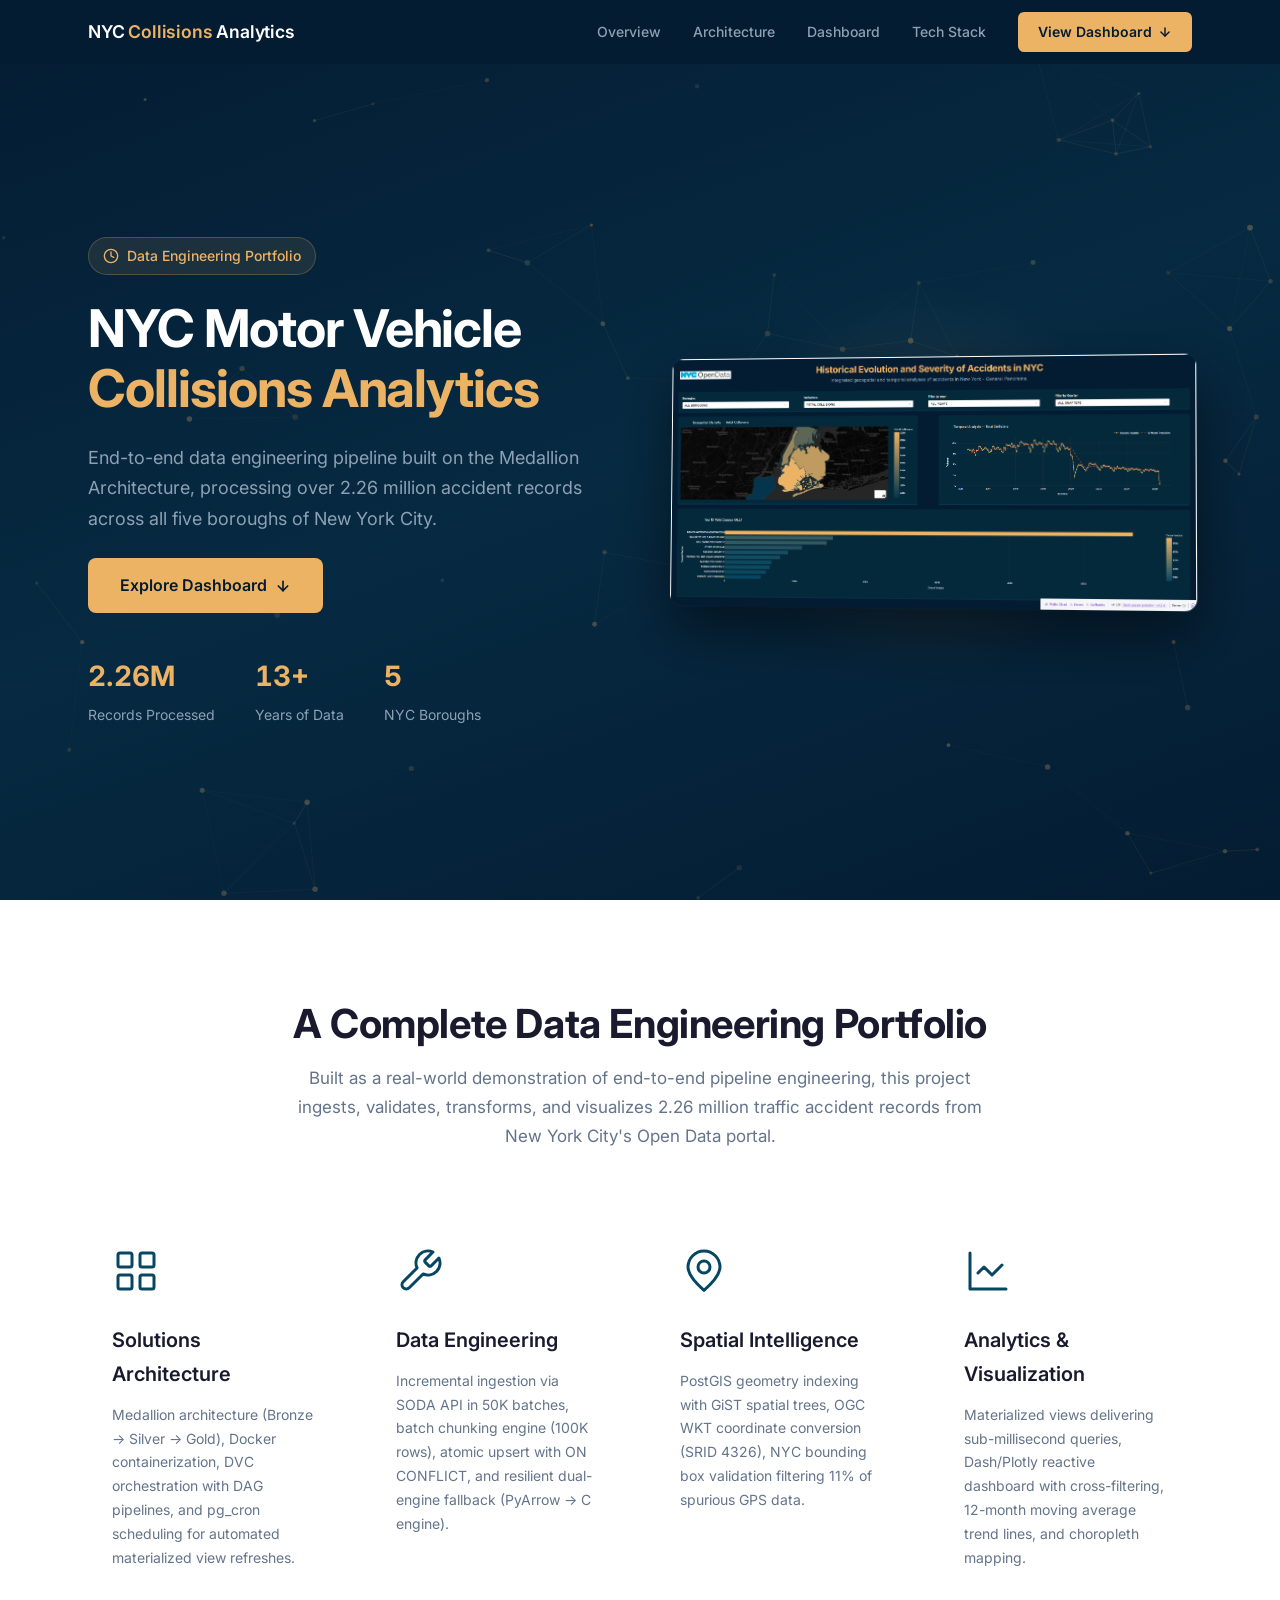
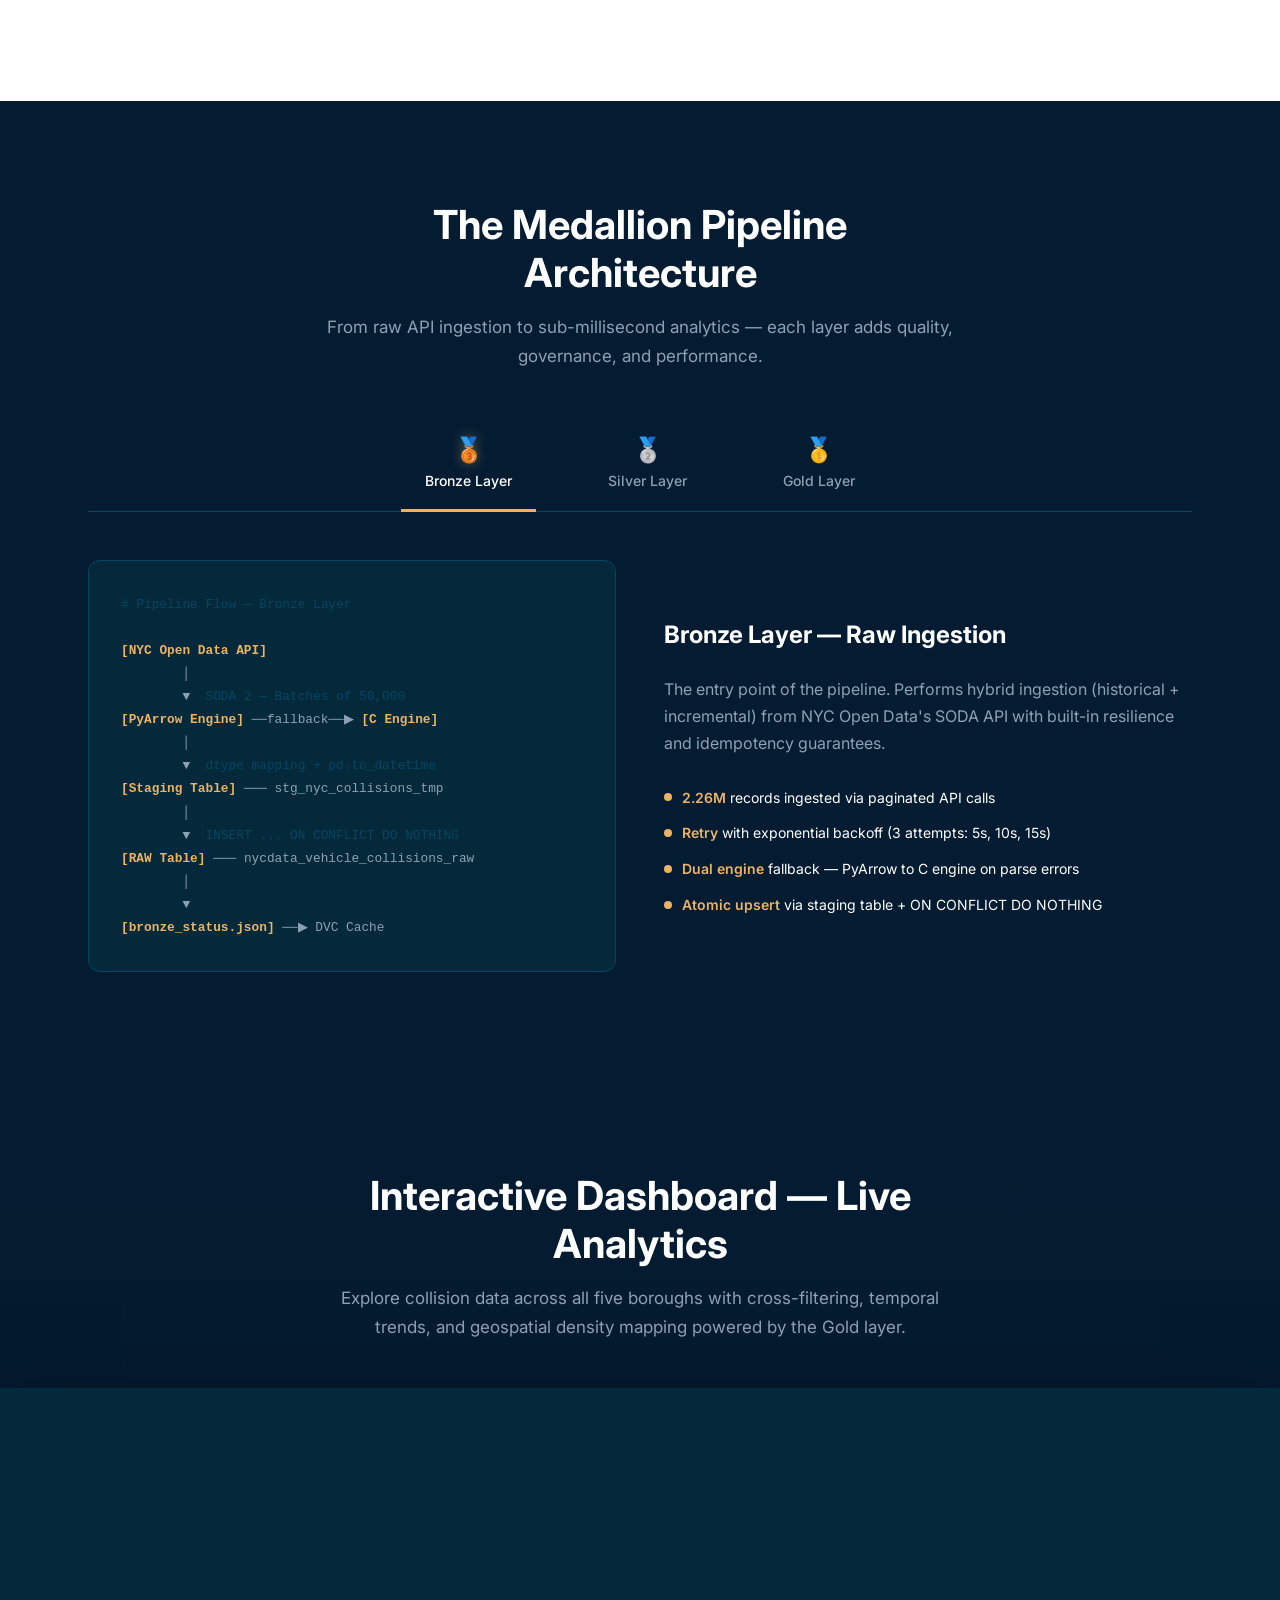
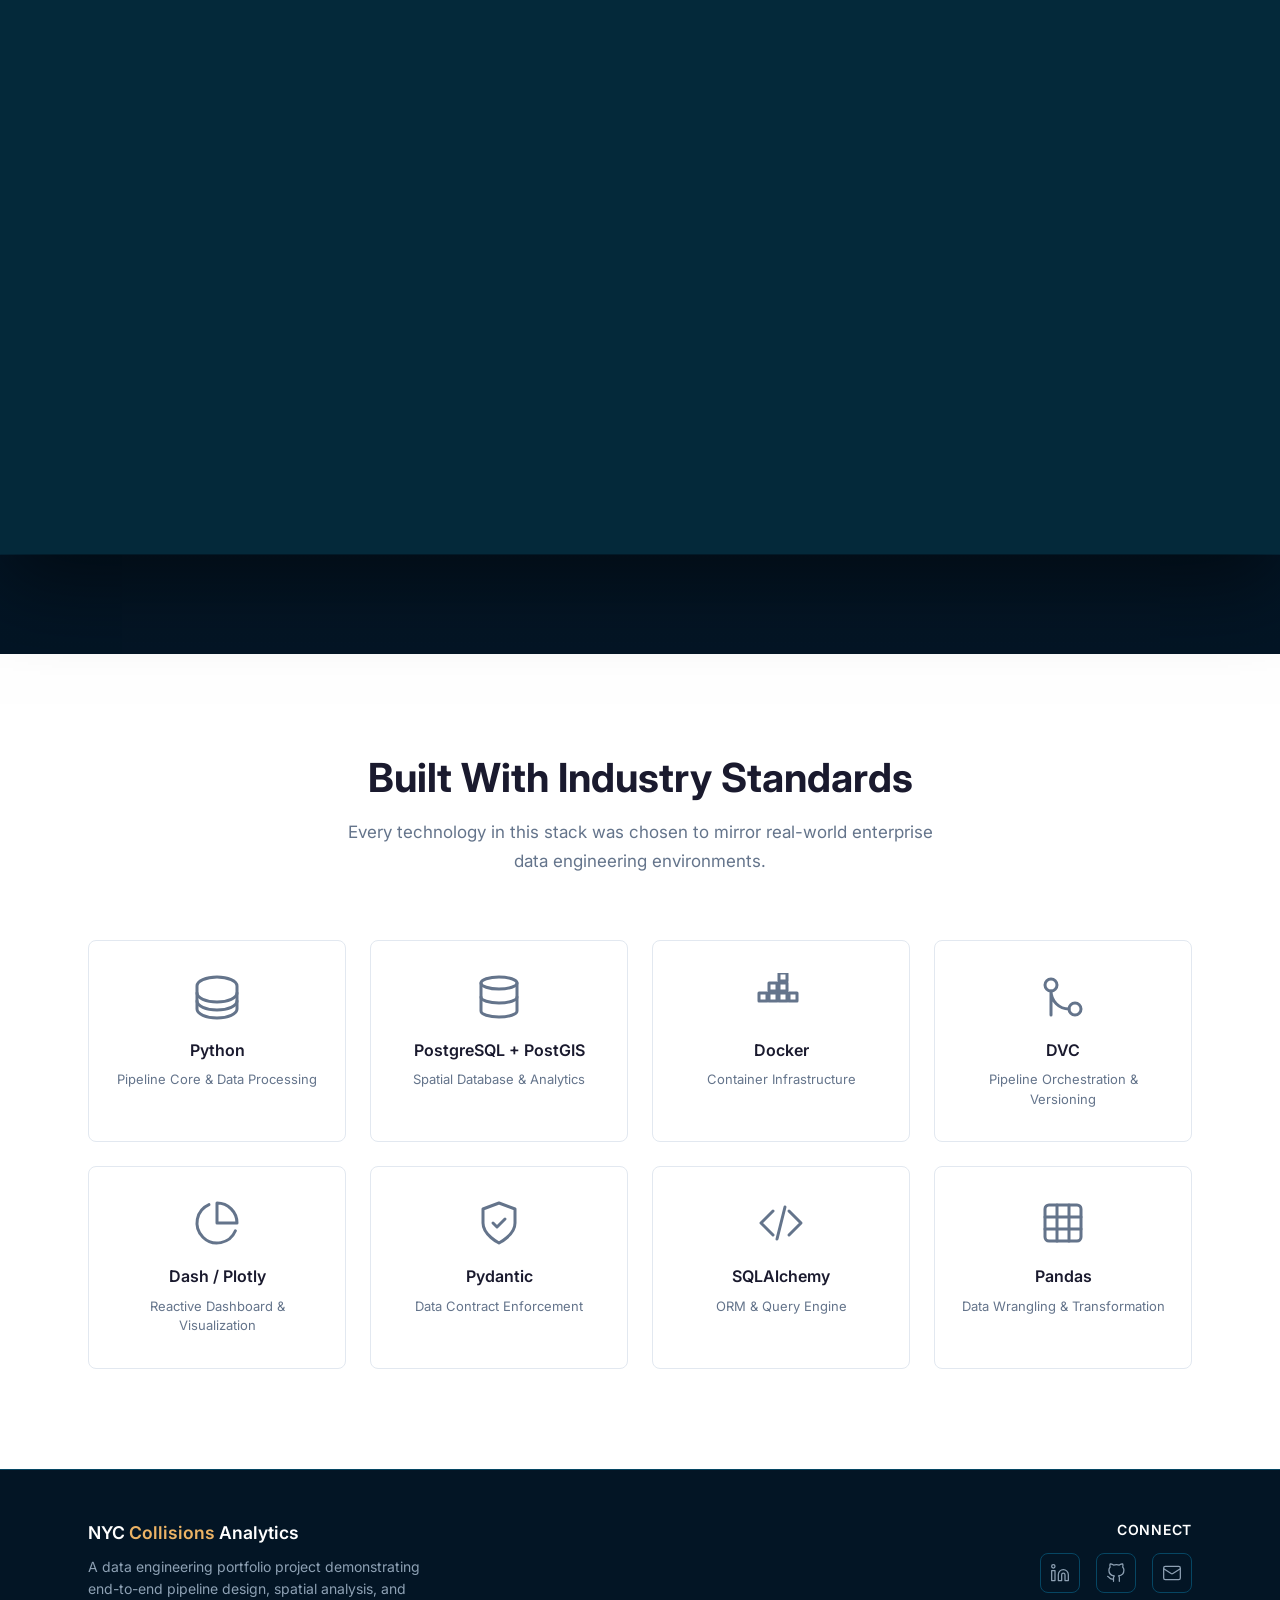
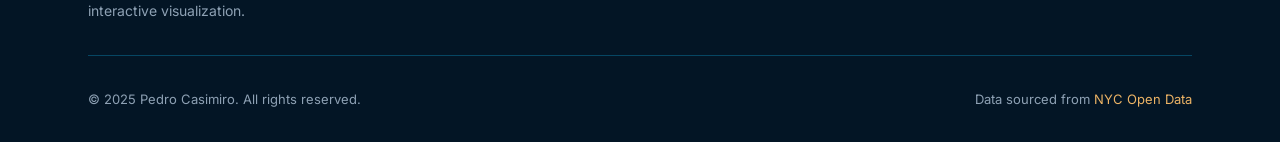
==== landing/index.html @ 08fe9f3a "feat: entrega da camada gold, dashboard trimestral e landing page do projeto" ====
<!DOCTYPE html>
<html lang="en">
<head>
  <meta charset="UTF-8">
  <meta name="viewport" content="width=device-width, initial-scale=1.0">
  <title>NYC Collisions Analytics — Data Engineering Portfolio</title>
  <meta name="description" content="End-to-end data engineering pipeline processing 2.26M+ traffic accident records across New York City. Built with Python, PostgreSQL/PostGIS, Dash/Plotly, Docker, and DVC.">
  <meta name="author" content="Pedro Casimiro">

  <!-- Open Graph -->
  <meta property="og:title" content="NYC Collisions Analytics — Data Engineering Portfolio">
  <meta property="og:description" content="End-to-end Medallion architecture pipeline with interactive geospatial dashboard analyzing 13+ years of NYC traffic collisions.">
  <meta property="og:type" content="website">
  <meta property="og:image" content="assets/images/dashboard-screenshot.png">

  <!-- Fonts -->
  <link rel="preconnect" href="https://fonts.googleapis.com">
  <link rel="preconnect" href="https://fonts.gstatic.com" crossorigin>
  <link href="https://fonts.googleapis.com/css2?family=Inter:wght@300;400;500;600;700&display=swap" rel="stylesheet">

  <!-- Styles -->
  <link rel="stylesheet" href="css/styles.css">
</head>
<body>

  <!-- ====================================================================
       NAVIGATION BAR (Sticky)
       ==================================================================== -->
  <nav class="navbar" id="navbar">
    <div class="container">
      <a href="#hero" class="navbar__brand">NYC <span>Collisions</span> Analytics</a>

      <div class="navbar__links" id="nav-links">
        <a href="#about" class="navbar__link" data-section="about">Overview</a>
        <a href="#architecture" class="navbar__link" data-section="architecture">Architecture</a>
        <a href="#dashboard" class="navbar__link" data-section="dashboard">Dashboard</a>
        <a href="#techstack" class="navbar__link" data-section="techstack">Tech Stack</a>
        <a href="#dashboard" class="navbar__cta">
          View Dashboard
          <svg width="14" height="14" viewBox="0 0 24 24" fill="none" stroke="currentColor" stroke-width="2.5" stroke-linecap="round" stroke-linejoin="round"><path d="M12 5v14"/><path d="m19 12-7 7-7-7"/></svg>
        </a>
      </div>

      <button class="navbar__hamburger" id="hamburger" aria-label="Toggle navigation menu">
        <span></span><span></span><span></span>
      </button>
    </div>

    <!-- Mobile menu -->
    <div class="navbar__mobile-menu" id="mobile-menu">
      <a href="#about" data-section="about">Overview</a>
      <a href="#architecture" data-section="architecture">Architecture</a>
      <a href="#dashboard" data-section="dashboard">Dashboard</a>
      <a href="#techstack" data-section="techstack">Tech Stack</a>
    </div>
  </nav>

  <!-- ====================================================================
       HERO SECTION
       ==================================================================== -->
  <section class="hero section-dark" id="hero">
    <!-- Network mesh background (canvas) -->
    <canvas class="hero__network" id="hero-network"></canvas>

    <div class="container">
      <!-- Left: Content -->
      <div class="hero__content">
        <div class="hero__badge">
          <svg width="16" height="16" viewBox="0 0 24 24" fill="none" stroke="currentColor" stroke-width="2" stroke-linecap="round" stroke-linejoin="round"><circle cx="12" cy="12" r="10"/><path d="M12 6v6l4 2"/></svg>
          Data Engineering Portfolio
        </div>

        <h1 class="hero__title">
          NYC Motor Vehicle<br><span>Collisions Analytics</span>
        </h1>

        <p class="hero__subtitle">
          End-to-end data engineering pipeline built on the Medallion Architecture, processing over 2.26 million accident records across all five boroughs of New York City.
        </p>

        <a href="#dashboard" class="hero__cta">
          Explore Dashboard
          <svg width="16" height="16" viewBox="0 0 24 24" fill="none" stroke="currentColor" stroke-width="2.5" stroke-linecap="round" stroke-linejoin="round"><path d="M12 5v14"/><path d="m19 12-7 7-7-7"/></svg>
        </a>

        <div class="hero__kpis">
          <div class="hero__kpi">
            <span class="hero__kpi-value" data-target="2264789" data-suffix="">0</span>
            <span class="hero__kpi-label">Records Processed</span>
          </div>
          <div class="hero__kpi">
            <span class="hero__kpi-value" data-target="13" data-suffix="+">0</span>
            <span class="hero__kpi-label">Years of Data</span>
          </div>
          <div class="hero__kpi">
            <span class="hero__kpi-value" data-target="5" data-suffix="">0</span>
            <span class="hero__kpi-label">NYC Boroughs</span>
          </div>
        </div>
      </div>

      <!-- Right: Dashboard mockup -->
      <div class="hero__visual">
        <div class="hero__glow"></div>
        <img
          src="assets/images/dashboard-screenshot.png"
          alt="NYC Collisions Analytics Dashboard showing choropleth map, temporal analysis, and top contributing factors"
          class="hero__mockup"
          loading="eager"
        >
      </div>
    </div>
  </section>

  <!-- ====================================================================
       ABOUT SECTION (White Background)
       ==================================================================== -->
  <section class="about section-light" id="about">
    <div class="container">
      <div class="about__header reveal">
        <h2 class="about__title">A Complete Data Engineering Portfolio</h2>
        <p class="about__subtitle">
          Built as a real-world demonstration of end-to-end pipeline engineering, this project ingests, validates, transforms, and visualizes 2.26 million traffic accident records from New York City's Open Data portal.
        </p>
      </div>

      <div class="about__grid">
        <!-- Card 1: Solutions Architecture -->
        <div class="about__card reveal reveal-delay-1">
          <svg class="about__card-icon" viewBox="0 0 24 24" fill="none" stroke="currentColor" stroke-width="1.5" stroke-linecap="round" stroke-linejoin="round">
            <rect x="3" y="3" width="7" height="7" rx="1"/>
            <rect x="14" y="3" width="7" height="7" rx="1"/>
            <rect x="3" y="14" width="7" height="7" rx="1"/>
            <rect x="14" y="14" width="7" height="7" rx="1"/>
          </svg>
          <h3 class="about__card-title">Solutions Architecture</h3>
          <p class="about__card-text">Medallion architecture (Bronze → Silver → Gold), Docker containerization, DVC orchestration with DAG pipelines, and pg_cron scheduling for automated materialized view refreshes.</p>
        </div>

        <!-- Card 2: Data Engineering -->
        <div class="about__card reveal reveal-delay-2">
          <svg class="about__card-icon" viewBox="0 0 24 24" fill="none" stroke="currentColor" stroke-width="1.5" stroke-linecap="round" stroke-linejoin="round">
            <path d="M14.7 6.3a1 1 0 0 0 0 1.4l1.6 1.6a1 1 0 0 0 1.4 0l3.77-3.77a6 6 0 0 1-7.94 7.94l-6.91 6.91a2.12 2.12 0 0 1-3-3l6.91-6.91a6 6 0 0 1 7.94-7.94l-3.76 3.76z"/>
          </svg>
          <h3 class="about__card-title">Data Engineering</h3>
          <p class="about__card-text">Incremental ingestion via SODA API in 50K batches, batch chunking engine (100K rows), atomic upsert with ON CONFLICT, and resilient dual-engine fallback (PyArrow → C engine).</p>
        </div>

        <!-- Card 3: Spatial Intelligence -->
        <div class="about__card reveal reveal-delay-3">
          <svg class="about__card-icon" viewBox="0 0 24 24" fill="none" stroke="currentColor" stroke-width="1.5" stroke-linecap="round" stroke-linejoin="round">
            <circle cx="12" cy="10" r="3"/>
            <path d="M12 21.7C17.3 17 20 13 20 10a8 8 0 1 0-16 0c0 3 2.7 7 8 11.7z"/>
          </svg>
          <h3 class="about__card-title">Spatial Intelligence</h3>
          <p class="about__card-text">PostGIS geometry indexing with GiST spatial trees, OGC WKT coordinate conversion (SRID 4326), NYC bounding box validation filtering 11% of spurious GPS data.</p>
        </div>

        <!-- Card 4: Analytics & BI -->
        <div class="about__card reveal reveal-delay-4">
          <svg class="about__card-icon" viewBox="0 0 24 24" fill="none" stroke="currentColor" stroke-width="1.5" stroke-linecap="round" stroke-linejoin="round">
            <path d="M3 3v18h18"/>
            <path d="m19 9-5 5-4-4-3 3"/>
          </svg>
          <h3 class="about__card-title">Analytics &amp; Visualization</h3>
          <p class="about__card-text">Materialized views delivering sub-millisecond queries, Dash/Plotly reactive dashboard with cross-filtering, 12-month moving average trend lines, and choropleth mapping.</p>
        </div>
      </div>
    </div>
  </section>

  <!-- ====================================================================
       ARCHITECTURE SECTION (Dark Background — Tabs + Split Layout)
       ==================================================================== -->
  <section class="architecture section-dark" id="architecture">
    <div class="container">
      <div class="architecture__header reveal">
        <h2 class="architecture__title">The Medallion Pipeline Architecture</h2>
        <p class="architecture__subtitle">From raw API ingestion to sub-millisecond analytics — each layer adds quality, governance, and performance.</p>
      </div>

      <!-- Tab Navigation -->
      <div class="architecture__tabs reveal">
        <button class="architecture__tab active" data-tab="bronze">
          <span class="architecture__tab-icon">🥉</span>
          Bronze Layer
        </button>
        <button class="architecture__tab" data-tab="silver">
          <span class="architecture__tab-icon">🥈</span>
          Silver Layer
        </button>
        <button class="architecture__tab" data-tab="gold">
          <span class="architecture__tab-icon">🥇</span>
          Gold Layer
        </button>
      </div>

      <!-- Tab Content: Bronze -->
      <div class="architecture__content active" id="tab-bronze">
        <div class="architecture__visual">
          <div class="architecture__diagram"><span class="dim"># Pipeline Flow — Bronze Layer</span>

<span class="highlight">[NYC Open Data API]</span>
        │
        ▼  <span class="dim">SODA 2 — Batches of 50,000</span>
<span class="highlight">[PyArrow Engine]</span> ──fallback──▶ <span class="highlight">[C Engine]</span>
        │
        ▼  <span class="dim">dtype mapping + pd.to_datetime</span>
<span class="highlight">[Staging Table]</span> ─── stg_nyc_collisions_tmp
        │
        ▼  <span class="dim">INSERT ... ON CONFLICT DO NOTHING</span>
<span class="highlight">[RAW Table]</span> ─── nycdata_vehicle_collisions_raw
        │
        ▼
<span class="highlight">[bronze_status.json]</span> ──▶ DVC Cache</div>
        </div>
        <div class="architecture__info">
          <h3 class="architecture__layer-title">Bronze Layer — Raw Ingestion</h3>
          <p class="architecture__layer-desc">The entry point of the pipeline. Performs hybrid ingestion (historical + incremental) from NYC Open Data's SODA API with built-in resilience and idempotency guarantees.</p>
          <div class="architecture__metrics">
            <div class="architecture__metric">
              <span class="architecture__metric-dot"></span>
              <span><strong>2.26M</strong> records ingested via paginated API calls</span>
            </div>
            <div class="architecture__metric">
              <span class="architecture__metric-dot"></span>
              <span><strong>Retry</strong> with exponential backoff (3 attempts: 5s, 10s, 15s)</span>
            </div>
            <div class="architecture__metric">
              <span class="architecture__metric-dot"></span>
              <span><strong>Dual engine</strong> fallback — PyArrow to C engine on parse errors</span>
            </div>
            <div class="architecture__metric">
              <span class="architecture__metric-dot"></span>
              <span><strong>Atomic upsert</strong> via staging table + ON CONFLICT DO NOTHING</span>
            </div>
          </div>
        </div>
      </div>

      <!-- Tab Content: Silver -->
      <div class="architecture__content" id="tab-silver">
        <div class="architecture__visual">
          <div class="architecture__diagram"><span class="dim"># Pipeline Flow — Silver Layer</span>

<span class="highlight">[RAW Table (Bronze)]</span>
        │
        ▼  <span class="dim">Batch chunks of 100,000 rows</span>
<span class="highlight">[Pydantic Contract]</span> ── schemas.py (BaseModel)
        │
   ┌────┴────┐
   ▼         ▼
<span class="highlight">[Valid]</span>    <span class="dim">[Invalid → DLQ]</span>
   │         <span class="dim">nycdata_vehicle_collisions_rejections</span>
   ▼
<span class="highlight">[Feature Engineering]</span>
   │  <span class="dim">UTC timestamps, PostGIS WKT, BBox mask</span>
   ▼
<span class="highlight">[Staging]</span> ──▶ <span class="highlight">[Cleaned Table]</span>
   <span class="dim">INSERT ... ON CONFLICT DO UPDATE</span>
        │
        ▼
<span class="highlight">[silver_status.json]</span> ──▶ DVC Metrics</div>
        </div>
        <div class="architecture__info">
          <h3 class="architecture__layer-title">Silver Layer — Cleaning &amp; Contracts</h3>
          <p class="architecture__layer-desc">Consolidates data quality and governance. Applies Pydantic data contracts, spatial enrichment via PostGIS, and timezone normalization to UTC — all processed in memory-efficient chunks.</p>
          <div class="architecture__metrics">
            <div class="architecture__metric">
              <span class="architecture__metric-dot"></span>
              <span><strong>99.8%</strong> approval rate — only 4,841 of 2.26M rejected</span>
            </div>
            <div class="architecture__metric">
              <span class="architecture__metric-dot"></span>
              <span><strong>Pydantic</strong> BaseModel enforcing types, ranges, and business rules</span>
            </div>
            <div class="architecture__metric">
              <span class="architecture__metric-dot"></span>
              <span><strong>Bounding box</strong> filtering 11% spurious GPS coordinates to NULL</span>
            </div>
            <div class="architecture__metric">
              <span class="architecture__metric-dot"></span>
              <span><strong>Dead Letter Queue</strong> preserving rejected payloads for audit</span>
            </div>
          </div>
        </div>
      </div>

      <!-- Tab Content: Gold -->
      <div class="architecture__content" id="tab-gold">
        <div class="architecture__visual">
          <div class="architecture__diagram"><span class="dim"># Pipeline Flow — Gold Layer</span>

<span class="highlight">[Cleaned Table (Silver)]</span>
        │
        ▼  <span class="dim">Query Pushdown — SQL aggregation</span>
   ┌────┴────────────────────┐
   ▼                         ▼
<span class="highlight">[MV: Fact Temporal]</span>     <span class="highlight">[MV: Contributing Factors]</span>
   <span class="dim">year, month, borough</span>     <span class="dim">UNION ALL of 5 vehicle columns</span>
   <span class="dim">collisions, fatalities</span>   <span class="dim">Excludes UNSPECIFIED/UNKNOWN</span>
   │                         │
   ▼                         ▼
<span class="highlight">[pg_cron: 02:00 AM]</span>     <span class="highlight">[pg_cron: 02:05 AM]</span>
   <span class="dim">REFRESH CONCURRENTLY</span>     <span class="dim">REFRESH CONCURRENTLY</span>
        │
        ▼
<span class="highlight">[Dash/Plotly Dashboard]</span>
   <span class="dim">Sub-millisecond reactive queries</span></div>
        </div>
        <div class="architecture__info">
          <h3 class="architecture__layer-title">Gold Layer — Analytics &amp; Presentation</h3>
          <p class="architecture__layer-desc">The final layer reduces 2.26M rows to under 1,000 pre-aggregated records using materialized views. Daily refresh is orchestrated by pg_cron directly inside the database container.</p>
          <div class="architecture__metrics">
            <div class="architecture__metric">
              <span class="architecture__metric-dot"></span>
              <span><strong>&lt;1ms</strong> query latency via pre-aggregated materialized views</span>
            </div>
            <div class="architecture__metric">
              <span class="architecture__metric-dot"></span>
              <span><strong>CONCURRENT</strong> refresh — zero downtime during recalculation</span>
            </div>
            <div class="architecture__metric">
              <span class="architecture__metric-dot"></span>
              <span><strong>pg_cron</strong> autonomous scheduling at 02:00 AM daily</span>
            </div>
            <div class="architecture__metric">
              <span class="architecture__metric-dot"></span>
              <span><strong>B-Tree + GiST</strong> composite indexes for analytical filtering</span>
            </div>
          </div>
        </div>
      </div>
    </div>
  </section>

  <!-- ====================================================================
       DASHBOARD SECTION (Dark Background — Iframe Showcase)
       ==================================================================== -->
  <section class="dashboard section-dark" id="dashboard">
    <div class="container">
      <div class="dashboard__header reveal">
        <h2 class="dashboard__title">Interactive Dashboard — Live Analytics</h2>
        <p class="dashboard__subtitle">Explore collision data across all five boroughs with cross-filtering, temporal trends, and geospatial density mapping powered by the Gold layer.</p>
      </div>

      <div class="dashboard__container reveal">
        <!-- Loading state -->
        <div class="dashboard__loading" id="dash-loading">
          <div class="dashboard__loading-spinner"></div>
          <span class="dashboard__loading-text">Connecting to dashboard server...</span>
        </div>

        <!-- Iframe -->
        <iframe
          id="dash-iframe"
          class="dashboard__iframe"
          src=""
          title="NYC Collisions Interactive Dashboard"
          loading="lazy"
          allow="fullscreen"
        ></iframe>

        <!-- Fallback (screenshot + overlay) -->
        <div class="dashboard__fallback" id="dash-fallback">
          <img src="assets/images/dashboard-screenshot.png" alt="NYC Collisions Dashboard Preview">
          <div class="dashboard__fallback-overlay">
            <svg class="dashboard__fallback-icon" viewBox="0 0 24 24" fill="none" stroke="currentColor" stroke-width="1.5" stroke-linecap="round" stroke-linejoin="round">
              <rect x="2" y="3" width="20" height="14" rx="2"/>
              <path d="M8 21h8"/><path d="M12 17v4"/>
              <path d="m10 9 4 2-4 2V9z"/>
            </svg>
            <p class="dashboard__fallback-text">Dashboard Preview</p>
            <p class="dashboard__fallback-hint">The live interactive dashboard requires the Dash server to be running. Start it locally with <code>python NYCdata/scripts/3_nycdata_gold_dash.py</code></p>
          </div>
        </div>
      </div>
    </div>
  </section>

  <!-- ====================================================================
       TECH STACK SECTION (White Background)
       ==================================================================== -->
  <section class="techstack section-light" id="techstack">
    <div class="container">
      <div class="techstack__header reveal">
        <h2 class="techstack__title">Built With Industry Standards</h2>
        <p class="techstack__subtitle">Every technology in this stack was chosen to mirror real-world enterprise data engineering environments.</p>
      </div>

      <div class="techstack__grid">
        <!-- Python -->
        <div class="techstack__card reveal reveal-delay-1">
          <svg class="techstack__card-icon" viewBox="0 0 24 24" fill="none" stroke="currentColor" stroke-width="1.5" stroke-linecap="round" stroke-linejoin="round">
            <path d="M12 2C6.48 2 2 4.02 2 6.5V10c0 2.48 4.48 4.5 10 4.5S22 12.48 22 10V6.5C22 4.02 17.52 2 12 2z"/>
            <path d="M2 10v4c0 2.48 4.48 4.5 10 4.5S22 16.48 22 14V10"/>
            <path d="M2 14v4c0 2.48 4.48 4.5 10 4.5S22 20.48 22 18V14"/>
          </svg>
          <span class="techstack__card-name">Python</span>
          <span class="techstack__card-role">Pipeline Core &amp; Data Processing</span>
        </div>

        <!-- PostgreSQL + PostGIS -->
        <div class="techstack__card reveal reveal-delay-2">
          <svg class="techstack__card-icon" viewBox="0 0 24 24" fill="none" stroke="currentColor" stroke-width="1.5" stroke-linecap="round" stroke-linejoin="round">
            <ellipse cx="12" cy="5" rx="9" ry="3"/>
            <path d="M3 5v14c0 1.66 4.03 3 9 3s9-1.34 9-3V5"/>
            <path d="M3 12c0 1.66 4.03 3 9 3s9-1.34 9-3"/>
          </svg>
          <span class="techstack__card-name">PostgreSQL + PostGIS</span>
          <span class="techstack__card-role">Spatial Database &amp; Analytics</span>
        </div>

        <!-- Docker -->
        <div class="techstack__card reveal reveal-delay-3">
          <svg class="techstack__card-icon" viewBox="0 0 24 24" fill="none" stroke="currentColor" stroke-width="1.5" stroke-linecap="round" stroke-linejoin="round">
            <rect x="1" y="10" width="4" height="4"/>
            <rect x="6" y="10" width="4" height="4"/>
            <rect x="11" y="10" width="4" height="4"/>
            <rect x="16" y="10" width="4" height="4"/>
            <rect x="6" y="5" width="4" height="4"/>
            <rect x="11" y="5" width="4" height="4"/>
            <rect x="11" y="0" width="4" height="4"/>
          </svg>
          <span class="techstack__card-name">Docker</span>
          <span class="techstack__card-role">Container Infrastructure</span>
        </div>

        <!-- DVC -->
        <div class="techstack__card reveal reveal-delay-4">
          <svg class="techstack__card-icon" viewBox="0 0 24 24" fill="none" stroke="currentColor" stroke-width="1.5" stroke-linecap="round" stroke-linejoin="round">
            <circle cx="18" cy="18" r="3"/><circle cx="6" cy="6" r="3"/>
            <path d="M6 21V9a9 9 0 0 0 9 9"/>
          </svg>
          <span class="techstack__card-name">DVC</span>
          <span class="techstack__card-role">Pipeline Orchestration &amp; Versioning</span>
        </div>

        <!-- Dash / Plotly -->
        <div class="techstack__card reveal reveal-delay-1">
          <svg class="techstack__card-icon" viewBox="0 0 24 24" fill="none" stroke="currentColor" stroke-width="1.5" stroke-linecap="round" stroke-linejoin="round">
            <path d="M21.21 15.89A10 10 0 1 1 8 2.83"/>
            <path d="M22 12A10 10 0 0 0 12 2v10z"/>
          </svg>
          <span class="techstack__card-name">Dash / Plotly</span>
          <span class="techstack__card-role">Reactive Dashboard &amp; Visualization</span>
        </div>

        <!-- Pydantic -->
        <div class="techstack__card reveal reveal-delay-2">
          <svg class="techstack__card-icon" viewBox="0 0 24 24" fill="none" stroke="currentColor" stroke-width="1.5" stroke-linecap="round" stroke-linejoin="round">
            <path d="M12 22s8-4 8-10V5l-8-3-8 3v7c0 6 8 10 8 10z"/>
            <path d="m9 12 2 2 4-4"/>
          </svg>
          <span class="techstack__card-name">Pydantic</span>
          <span class="techstack__card-role">Data Contract Enforcement</span>
        </div>

        <!-- SQLAlchemy -->
        <div class="techstack__card reveal reveal-delay-3">
          <svg class="techstack__card-icon" viewBox="0 0 24 24" fill="none" stroke="currentColor" stroke-width="1.5" stroke-linecap="round" stroke-linejoin="round">
            <polyline points="16 18 22 12 16 6"/>
            <polyline points="8 6 2 12 8 18"/>
            <line x1="14" y1="4" x2="10" y2="20"/>
          </svg>
          <span class="techstack__card-name">SQLAlchemy</span>
          <span class="techstack__card-role">ORM &amp; Query Engine</span>
        </div>

        <!-- Pandas -->
        <div class="techstack__card reveal reveal-delay-4">
          <svg class="techstack__card-icon" viewBox="0 0 24 24" fill="none" stroke="currentColor" stroke-width="1.5" stroke-linecap="round" stroke-linejoin="round">
            <rect x="3" y="3" width="18" height="18" rx="2"/>
            <path d="M3 9h18"/><path d="M3 15h18"/>
            <path d="M9 3v18"/><path d="M15 3v18"/>
          </svg>
          <span class="techstack__card-name">Pandas</span>
          <span class="techstack__card-role">Data Wrangling &amp; Transformation</span>
        </div>
      </div>
    </div>
  </section>

  <!-- ====================================================================
       FOOTER
       ==================================================================== -->
  <footer class="footer" id="footer">
    <div class="container">
      <div class="footer__top">
        <div class="footer__brand">
          <div class="footer__brand-name">NYC <span>Collisions</span> Analytics</div>
          <p class="footer__brand-desc">A data engineering portfolio project demonstrating end-to-end pipeline design, spatial analysis, and interactive visualization.</p>
        </div>

        <div class="footer__social">
          <span class="footer__social-title">Connect</span>
          <div class="footer__social-links">
            <!-- LinkedIn -->
            <a href="https://www.linkedin.com/in/phmcasimiro/" target="_blank" rel="noopener noreferrer" class="footer__social-link" aria-label="LinkedIn Profile">
              <svg viewBox="0 0 24 24" fill="none" stroke="currentColor" stroke-width="1.5" stroke-linecap="round" stroke-linejoin="round">
                <path d="M16 8a6 6 0 0 1 6 6v7h-4v-7a2 2 0 0 0-2-2 2 2 0 0 0-2 2v7h-4v-7a6 6 0 0 1 6-6z"/>
                <rect x="2" y="9" width="4" height="12"/><circle cx="4" cy="4" r="2"/>
              </svg>
            </a>
            <!-- GitHub -->
            <a href="https://github.com/phmcasimiro" target="_blank" rel="noopener noreferrer" class="footer__social-link" aria-label="GitHub Profile">
              <svg viewBox="0 0 24 24" fill="none" stroke="currentColor" stroke-width="1.5" stroke-linecap="round" stroke-linejoin="round">
                <path d="M9 19c-5 1.5-5-2.5-7-3m14 6v-3.87a3.37 3.37 0 0 0-.94-2.61c3.14-.35 6.44-1.54 6.44-7A5.44 5.44 0 0 0 20 4.77 5.07 5.07 0 0 0 19.91 1S18.73.65 16 2.48a13.38 13.38 0 0 0-7 0C6.27.65 5.09 1 5.09 1A5.07 5.07 0 0 0 5 4.77a5.44 5.44 0 0 0-1.5 3.78c0 5.42 3.3 6.61 6.44 7A3.37 3.37 0 0 0 9 18.13V22"/>
              </svg>
            </a>
            <!-- Email -->
            <a href="mailto:phmcasimiro@gmail.com" class="footer__social-link" aria-label="Email Contact">
              <svg viewBox="0 0 24 24" fill="none" stroke="currentColor" stroke-width="1.5" stroke-linecap="round" stroke-linejoin="round">
                <rect x="2" y="4" width="20" height="16" rx="2"/>
                <path d="m22 7-8.97 5.7a1.94 1.94 0 0 1-2.06 0L2 7"/>
              </svg>
            </a>
          </div>
        </div>
      </div>

      <div class="footer__divider"></div>

      <div class="footer__bottom">
        <span>&copy; 2025 Pedro Casimiro. All rights reserved.</span>
        <span>Data sourced from <a href="https://data.cityofnewyork.us/Public-Safety/Motor-Vehicle-Collisions-Crashes/h9gi-nx95/about_data" target="_blank" rel="noopener noreferrer">NYC Open Data</a></span>
      </div>
    </div>
  </footer>

  <!-- Scripts -->
  <script src="js/main.js"></script>
</body>
</html>
---- landing/css/styles.css ----
/* ==========================================================================
   NYC Collisions Analytics — Landing Page Design System
   Inspired by Esri ArcGIS Enterprise design language
   Palette inherited from Dash dashboard for visual coherence
   ========================================================================== */

/* --------------------------------------------------------------------------
   0. CSS CUSTOM PROPERTIES (Design Tokens)
   -------------------------------------------------------------------------- */
:root {
  /* — Colors — */
  --bg-dark:          #041C32;
  --bg-dark-deep:     #031525;
  --bg-dark-card:     #04293A;
  --bg-light:         #FFFFFF;
  --bg-light-alt:     #F7F8FA;
  --border-accent:    #064663;
  --border-light:     #E2E8F0;
  --gold-accent:      #ECB365;
  --gold-accent-hover:#F5C97A;
  --red-trend:        #EF4444;
  --text-dark:        #1A1A2E;
  --text-light:       #FFFFFF;
  --text-muted:       #8EA1B4;
  --text-muted-dark:  #64748B;

  /* — Typography — */
  --font-family:      'Inter', -apple-system, BlinkMacSystemFont, 'Segoe UI', sans-serif;
  --h1-size:          clamp(2.25rem, 4.5vw, 3.25rem);
  --h2-size:          clamp(1.75rem, 3.5vw, 2.5rem);
  --h3-size:          1.25rem;
  --body-size:        1rem;
  --small-size:       0.875rem;
  --line-height:      1.7;
  --fw-bold:          700;
  --fw-semi:          600;
  --fw-medium:        500;
  --fw-regular:       400;
  --fw-light:         300;

  /* — Layout — */
  --max-width:        1200px;
  --section-padding:  100px 0;
  --container-px:     clamp(1.25rem, 4vw, 3rem);
  --nav-height:       64px;
  --border-radius:    12px;
  --border-radius-sm: 8px;

  /* — Transitions — */
  --ease-out:         cubic-bezier(0.25, 0.46, 0.45, 0.94);
  --transition-fast:  0.2s var(--ease-out);
  --transition-mid:   0.35s var(--ease-out);
  --transition-slow:  0.6s var(--ease-out);
}

/* --------------------------------------------------------------------------
   1. CSS RESET & BASE
   -------------------------------------------------------------------------- */
*, *::before, *::after {
  margin: 0;
  padding: 0;
  box-sizing: border-box;
}

html {
  scroll-behavior: smooth;
  scroll-padding-top: var(--nav-height);
  -webkit-font-smoothing: antialiased;
  -moz-osx-font-smoothing: grayscale;
}

body {
  font-family: var(--font-family);
  font-size: var(--body-size);
  line-height: var(--line-height);
  color: var(--text-dark);
  background-color: var(--bg-dark);
  overflow-x: hidden;
}

img {
  max-width: 100%;
  height: auto;
  display: block;
}

a {
  text-decoration: none;
  color: inherit;
  transition: color var(--transition-fast);
}

ul, ol { list-style: none; }

button {
  font-family: inherit;
  cursor: pointer;
  border: none;
  background: none;
}

/* --------------------------------------------------------------------------
   2. UTILITY CLASSES
   -------------------------------------------------------------------------- */
.container {
  width: 100%;
  max-width: var(--max-width);
  margin: 0 auto;
  padding: 0 var(--container-px);
}

.section-dark {
  background-color: var(--bg-dark);
  color: var(--text-light);
}

.section-light {
  background-color: var(--bg-light);
  color: var(--text-dark);
}

.section-light-alt {
  background-color: var(--bg-light-alt);
  color: var(--text-dark);
}

/* Scroll-reveal (applied via JS IntersectionObserver) */
.reveal {
  opacity: 0;
  transform: translateY(30px);
  transition: opacity var(--transition-slow), transform var(--transition-slow);
}

.reveal.visible {
  opacity: 1;
  transform: translateY(0);
}

.reveal-delay-1 { transition-delay: 0.1s; }
.reveal-delay-2 { transition-delay: 0.2s; }
.reveal-delay-3 { transition-delay: 0.3s; }
.reveal-delay-4 { transition-delay: 0.4s; }

/* --------------------------------------------------------------------------
   3. STICKY NAVIGATION BAR
   -------------------------------------------------------------------------- */
.navbar {
  position: fixed;
  top: 0;
  left: 0;
  right: 0;
  height: var(--nav-height);
  background-color: var(--bg-dark);
  z-index: 1000;
  transition: box-shadow var(--transition-mid), background-color var(--transition-mid);
}

.navbar.scrolled {
  box-shadow: 0 2px 20px rgba(0, 0, 0, 0.4);
  background-color: var(--bg-dark-deep);
}

.navbar .container {
  display: flex;
  align-items: center;
  justify-content: space-between;
  height: 100%;
}

.navbar__brand {
  font-size: 1.1rem;
  font-weight: var(--fw-semi);
  color: var(--text-light);
  letter-spacing: -0.01em;
  white-space: nowrap;
}

.navbar__brand span {
  color: var(--gold-accent);
}

.navbar__links {
  display: flex;
  align-items: center;
  gap: 2rem;
}

.navbar__link {
  font-size: var(--small-size);
  font-weight: var(--fw-medium);
  color: var(--text-muted);
  position: relative;
  padding: 4px 0;
  transition: color var(--transition-fast);
}

.navbar__link::after {
  content: '';
  position: absolute;
  bottom: -2px;
  left: 0;
  width: 0;
  height: 2px;
  background-color: var(--gold-accent);
  transition: width var(--transition-mid);
}

.navbar__link:hover,
.navbar__link.active {
  color: var(--text-light);
}

.navbar__link:hover::after,
.navbar__link.active::after {
  width: 100%;
}

.navbar__cta {
  display: inline-flex;
  align-items: center;
  gap: 6px;
  padding: 8px 20px;
  background-color: var(--gold-accent);
  color: var(--bg-dark);
  font-size: var(--small-size);
  font-weight: var(--fw-semi);
  border-radius: 6px;
  transition: background-color var(--transition-fast), transform var(--transition-fast);
}

.navbar__cta:hover {
  background-color: var(--gold-accent-hover);
  transform: translateY(-1px);
}

/* Mobile hamburger */
.navbar__hamburger {
  display: none;
  flex-direction: column;
  gap: 5px;
  padding: 4px;
  cursor: pointer;
}

.navbar__hamburger span {
  display: block;
  width: 24px;
  height: 2px;
  background-color: var(--text-light);
  transition: transform var(--transition-mid), opacity var(--transition-mid);
}

.navbar__hamburger.open span:nth-child(1) {
  transform: translateY(7px) rotate(45deg);
}
.navbar__hamburger.open span:nth-child(2) {
  opacity: 0;
}
.navbar__hamburger.open span:nth-child(3) {
  transform: translateY(-7px) rotate(-45deg);
}

/* Mobile menu panel */
.navbar__mobile-menu {
  display: none;
  position: fixed;
  top: var(--nav-height);
  left: 0;
  right: 0;
  background-color: var(--bg-dark-deep);
  padding: 1.5rem var(--container-px);
  flex-direction: column;
  gap: 1rem;
  border-bottom: 1px solid var(--border-accent);
  transform: translateY(-100%);
  opacity: 0;
  transition: transform var(--transition-mid), opacity var(--transition-mid);
  z-index: 999;
}

.navbar__mobile-menu.open {
  transform: translateY(0);
  opacity: 1;
}

.navbar__mobile-menu a {
  font-size: 1rem;
  font-weight: var(--fw-medium);
  color: var(--text-muted);
  padding: 0.75rem 0;
  border-bottom: 1px solid var(--border-accent);
  transition: color var(--transition-fast);
}

.navbar__mobile-menu a:hover {
  color: var(--gold-accent);
}

/* --------------------------------------------------------------------------
   4. HERO SECTION
   -------------------------------------------------------------------------- */
.hero {
  min-height: 100vh;
  display: flex;
  align-items: center;
  padding-top: var(--nav-height);
  position: relative;
  overflow: hidden;
  background: linear-gradient(160deg, var(--bg-dark) 0%, #062a42 50%, var(--bg-dark) 100%);
}

.hero .container {
  display: grid;
  grid-template-columns: 1fr 1fr;
  gap: 3rem;
  align-items: center;
  position: relative;
  z-index: 2;
}

/* Network mesh background (canvas) */
.hero__network {
  position: absolute;
  inset: 0;
  width: 100%;
  height: 100%;
  z-index: 1;
  pointer-events: none;
}

/* Hero content (left) */
.hero__content {
  display: flex;
  flex-direction: column;
  gap: 1.5rem;
}

.hero__badge {
  display: inline-flex;
  align-items: center;
  gap: 8px;
  padding: 6px 14px;
  background: rgba(236, 179, 101, 0.1);
  border: 1px solid rgba(236, 179, 101, 0.25);
  border-radius: 50px;
  font-size: var(--small-size);
  font-weight: var(--fw-medium);
  color: var(--gold-accent);
  width: fit-content;
}

.hero__title {
  font-size: var(--h1-size);
  font-weight: var(--fw-bold);
  line-height: 1.15;
  color: var(--text-light);
  letter-spacing: -0.02em;
}

.hero__title span {
  color: var(--gold-accent);
}

.hero__subtitle {
  font-size: 1.125rem;
  font-weight: var(--fw-regular);
  color: var(--text-muted);
  max-width: 520px;
  line-height: 1.7;
}

.hero__cta {
  display: inline-flex;
  align-items: center;
  gap: 8px;
  padding: 14px 32px;
  background-color: var(--gold-accent);
  color: var(--bg-dark);
  font-size: 1rem;
  font-weight: var(--fw-semi);
  border-radius: 8px;
  width: fit-content;
  transition: background-color var(--transition-fast), transform var(--transition-fast), box-shadow var(--transition-fast);
}

.hero__cta:hover {
  background-color: var(--gold-accent-hover);
  transform: translateY(-2px);
  box-shadow: 0 8px 25px rgba(236, 179, 101, 0.3);
}

.hero__cta svg {
  transition: transform var(--transition-fast);
}

.hero__cta:hover svg {
  transform: translateY(2px);
}

/* KPIs row */
.hero__kpis {
  display: flex;
  gap: 2.5rem;
  margin-top: 1rem;
}

.hero__kpi {
  display: flex;
  flex-direction: column;
  gap: 2px;
}

.hero__kpi-value {
  font-size: 1.75rem;
  font-weight: var(--fw-bold);
  color: var(--gold-accent);
  font-variant-numeric: tabular-nums;
}

.hero__kpi-label {
  font-size: var(--small-size);
  color: var(--text-muted);
  font-weight: var(--fw-regular);
}

/* Hero visual (right) — floating dashboard mockup */
.hero__visual {
  display: flex;
  justify-content: center;
  align-items: center;
  position: relative;
}

.hero__mockup {
  width: 100%;
  max-width: 580px;
  border-radius: var(--border-radius);
  box-shadow:
    0 25px 60px rgba(0, 0, 0, 0.5),
    0 0 0 1px rgba(6, 70, 99, 0.3);
  transform: perspective(1200px) rotateY(-6deg) rotateX(2deg);
  transition: transform 0.8s var(--ease-out);
  animation: hero-float 6s ease-in-out infinite;
}

.hero__mockup:hover {
  transform: perspective(1200px) rotateY(-2deg) rotateX(1deg) scale(1.02);
}

@keyframes hero-float {
  0%, 100% { transform: perspective(1200px) rotateY(-6deg) rotateX(2deg) translateY(0);    }
  50%      { transform: perspective(1200px) rotateY(-6deg) rotateX(2deg) translateY(-12px); }
}

/* Decorative glow behind mockup */
.hero__glow {
  position: absolute;
  width: 400px;
  height: 400px;
  background: radial-gradient(circle, rgba(236, 179, 101, 0.12) 0%, transparent 70%);
  border-radius: 50%;
  top: 50%;
  left: 50%;
  transform: translate(-50%, -50%);
  pointer-events: none;
  z-index: -1;
}

/* --------------------------------------------------------------------------
   5. ABOUT SECTION (White Background — Esri Feature Cards)
   -------------------------------------------------------------------------- */
.about {
  padding: var(--section-padding);
}

.about__header {
  text-align: center;
  max-width: 700px;
  margin: 0 auto 4rem;
}

.about__title {
  font-size: var(--h2-size);
  font-weight: var(--fw-bold);
  line-height: 1.2;
  margin-bottom: 1rem;
  letter-spacing: -0.01em;
}

.about__subtitle {
  font-size: 1.0625rem;
  color: var(--text-muted-dark);
  line-height: 1.7;
}

/* 4-column feature cards grid */
.about__grid {
  display: grid;
  grid-template-columns: repeat(4, 1fr);
  gap: 2rem;
}

.about__card {
  padding: 2rem 1.5rem;
  border-radius: var(--border-radius-sm);
  transition: transform var(--transition-mid), box-shadow var(--transition-mid);
}

.about__card:hover {
  transform: translateY(-4px);
  box-shadow: 0 12px 40px rgba(0, 0, 0, 0.08);
}

.about__card-icon {
  width: 48px;
  height: 48px;
  margin-bottom: 1.25rem;
  color: var(--border-accent);
  transition: color var(--transition-fast);
}

.about__card:hover .about__card-icon {
  color: var(--gold-accent);
}

.about__card-title {
  font-size: var(--h3-size);
  font-weight: var(--fw-semi);
  margin-bottom: 0.75rem;
  color: var(--text-dark);
}

.about__card-text {
  font-size: var(--small-size);
  color: var(--text-muted-dark);
  line-height: 1.7;
}

/* --------------------------------------------------------------------------
   6. ARCHITECTURE SECTION (Dark Background — Tabs + Split Layout)
   -------------------------------------------------------------------------- */
.architecture {
  padding: var(--section-padding);
}

.architecture__header {
  text-align: center;
  max-width: 650px;
  margin: 0 auto 3rem;
}

.architecture__title {
  font-size: var(--h2-size);
  font-weight: var(--fw-bold);
  color: var(--text-light);
  line-height: 1.2;
  margin-bottom: 1rem;
}

.architecture__subtitle {
  font-size: 1.0625rem;
  color: var(--text-muted);
}

/* Tab navigation */
.architecture__tabs {
  display: flex;
  justify-content: center;
  gap: 3rem;
  margin-bottom: 3rem;
  border-bottom: 1px solid var(--border-accent);
  padding-bottom: 0;
}

.architecture__tab {
  display: flex;
  flex-direction: column;
  align-items: center;
  gap: 8px;
  padding: 1rem 1.5rem 1.25rem;
  font-size: var(--small-size);
  font-weight: var(--fw-medium);
  color: var(--text-muted);
  border-bottom: 3px solid transparent;
  margin-bottom: -1px;
  cursor: pointer;
  transition: color var(--transition-fast), border-color var(--transition-fast);
  background: none;
}

.architecture__tab:hover {
  color: var(--text-light);
}

.architecture__tab.active {
  color: var(--text-light);
  border-bottom-color: var(--gold-accent);
}

.architecture__tab-icon {
  font-size: 1.5rem;
}

.architecture__tab.active .architecture__tab-icon {
  filter: drop-shadow(0 0 6px rgba(236, 179, 101, 0.4));
}

/* Tab content — split layout */
.architecture__content {
  display: none;
  grid-template-columns: 1fr 1fr;
  gap: 3rem;
  align-items: center;
  animation: tab-fade-in 0.4s var(--ease-out);
}

.architecture__content.active {
  display: grid;
}

@keyframes tab-fade-in {
  from { opacity: 0; transform: translateY(10px); }
  to   { opacity: 1; transform: translateY(0);    }
}

.architecture__visual {
  background-color: var(--bg-dark-card);
  border: 1px solid var(--border-accent);
  border-radius: var(--border-radius);
  padding: 2rem;
  overflow: hidden;
}

.architecture__diagram {
  font-family: 'Courier New', monospace;
  font-size: 0.8rem;
  color: var(--text-muted);
  line-height: 1.8;
  white-space: pre-wrap;
}

.architecture__diagram .highlight {
  color: var(--gold-accent);
  font-weight: var(--fw-semi);
}

.architecture__diagram .dim {
  color: var(--border-accent);
}

.architecture__info {
  display: flex;
  flex-direction: column;
  gap: 1.25rem;
}

.architecture__layer-title {
  font-size: 1.5rem;
  font-weight: var(--fw-bold);
  color: var(--text-light);
}

.architecture__layer-desc {
  font-size: 1rem;
  color: var(--text-muted);
  line-height: 1.7;
}

.architecture__metrics {
  display: flex;
  flex-direction: column;
  gap: 0.75rem;
  margin-top: 0.5rem;
}

.architecture__metric {
  display: flex;
  align-items: center;
  gap: 10px;
  font-size: var(--small-size);
  color: var(--text-light);
}

.architecture__metric-dot {
  width: 8px;
  height: 8px;
  border-radius: 50%;
  background-color: var(--gold-accent);
  flex-shrink: 0;
}

.architecture__metric strong {
  color: var(--gold-accent);
  font-weight: var(--fw-semi);
}

/* --------------------------------------------------------------------------
   7. DASHBOARD SECTION (Dark Background — Iframe Showcase)
   -------------------------------------------------------------------------- */
.dashboard {
  padding: var(--section-padding);
  background: linear-gradient(180deg, var(--bg-dark) 0%, var(--bg-dark-deep) 100%);
}

.dashboard__header {
  text-align: center;
  max-width: 650px;
  margin: 0 auto 3rem;
}

.dashboard__title {
  font-size: var(--h2-size);
  font-weight: var(--fw-bold);
  color: var(--text-light);
  line-height: 1.2;
  margin-bottom: 1rem;
}

.dashboard__subtitle {
  font-size: 1.0625rem;
  color: var(--text-muted);
}

.dashboard__container {
  position: relative;
  width: 100vw;
  margin-left: calc(-50vw + 50%);
  max-width: 100vw;
  height: 85vh;
  min-height: 700px;
  border-radius: 0;
  overflow: hidden;
  box-shadow:
    0 30px 80px rgba(0, 0, 0, 0.5),
    0 0 0 1px rgba(6, 70, 99, 0.4);
  background-color: var(--bg-dark-card);
}

.dashboard__iframe {
  width: 100%;
  height: 100%;
  border: none;
  display: block;
  position: absolute;
  top: 0;
  left: 0;
}

/* Loading skeleton */
.dashboard__loading {
  position: absolute;
  inset: 0;
  display: flex;
  flex-direction: column;
  align-items: center;
  justify-content: center;
  gap: 1.5rem;
  background-color: var(--bg-dark-card);
  z-index: 2;
  transition: opacity 0.5s ease;
}

.dashboard__loading.hidden {
  opacity: 0;
  pointer-events: none;
}

.dashboard__loading-spinner {
  width: 48px;
  height: 48px;
  border: 3px solid var(--border-accent);
  border-top-color: var(--gold-accent);
  border-radius: 50%;
  animation: spinner 0.8s linear infinite;
}

@keyframes spinner {
  to { transform: rotate(360deg); }
}

.dashboard__loading-text {
  font-size: var(--small-size);
  color: var(--text-muted);
  font-weight: var(--fw-medium);
}

/* Fallback (screenshot + overlay) */
.dashboard__fallback {
  position: absolute;
  inset: 0;
  display: none;
  z-index: 3;
}

.dashboard__fallback.visible {
  display: block;
}

.dashboard__fallback img {
  width: 100%;
  height: 100%;
  object-fit: cover;
}

.dashboard__fallback-overlay {
  position: absolute;
  inset: 0;
  background: rgba(4, 28, 50, 0.75);
  display: flex;
  flex-direction: column;
  align-items: center;
  justify-content: center;
  gap: 1rem;
  backdrop-filter: blur(2px);
}

.dashboard__fallback-icon {
  width: 56px;
  height: 56px;
  color: var(--gold-accent);
  opacity: 0.8;
}

.dashboard__fallback-text {
  font-size: 1.125rem;
  font-weight: var(--fw-medium);
  color: var(--text-light);
}

.dashboard__fallback-hint {
  font-size: var(--small-size);
  color: var(--text-muted);
  max-width: 400px;
  text-align: center;
  line-height: 1.6;
}

/* --------------------------------------------------------------------------
   8. TECH STACK SECTION (White Background)
   -------------------------------------------------------------------------- */
.techstack {
  padding: var(--section-padding);
}

.techstack__header {
  text-align: center;
  max-width: 600px;
  margin: 0 auto 4rem;
}

.techstack__title {
  font-size: var(--h2-size);
  font-weight: var(--fw-bold);
  line-height: 1.2;
  margin-bottom: 1rem;
}

.techstack__subtitle {
  font-size: 1.0625rem;
  color: var(--text-muted-dark);
}

.techstack__grid {
  display: grid;
  grid-template-columns: repeat(4, 1fr);
  gap: 1.5rem;
}

.techstack__card {
  display: flex;
  flex-direction: column;
  align-items: center;
  text-align: center;
  padding: 2rem 1.5rem;
  border: 1px solid var(--border-light);
  border-radius: var(--border-radius-sm);
  transition: transform var(--transition-mid), box-shadow var(--transition-mid), border-color var(--transition-mid);
}

.techstack__card:hover {
  transform: translateY(-4px);
  box-shadow: 0 12px 40px rgba(0, 0, 0, 0.06);
  border-color: var(--gold-accent);
}

.techstack__card-icon {
  width: 48px;
  height: 48px;
  margin-bottom: 1rem;
  color: var(--text-muted-dark);
  transition: color var(--transition-fast);
}

.techstack__card:hover .techstack__card-icon {
  color: var(--gold-accent);
}

.techstack__card-name {
  font-size: 1rem;
  font-weight: var(--fw-semi);
  margin-bottom: 0.375rem;
  color: var(--text-dark);
}

.techstack__card-role {
  font-size: 0.8125rem;
  color: var(--text-muted-dark);
  line-height: 1.5;
}

/* --------------------------------------------------------------------------
   9. FOOTER (Dark Background)
   -------------------------------------------------------------------------- */
.footer {
  padding: 3rem 0 2rem;
  background-color: var(--bg-dark-deep);
  border-top: 1px solid var(--border-accent);
}

.footer .container {
  display: flex;
  flex-direction: column;
  gap: 2rem;
}

.footer__top {
  display: flex;
  justify-content: space-between;
  align-items: flex-start;
}

.footer__brand-name {
  font-size: 1.1rem;
  font-weight: var(--fw-semi);
  color: var(--text-light);
  margin-bottom: 0.5rem;
}

.footer__brand-name span {
  color: var(--gold-accent);
}

.footer__brand-desc {
  font-size: var(--small-size);
  color: var(--text-muted);
  max-width: 350px;
  line-height: 1.6;
}

.footer__social {
  display: flex;
  flex-direction: column;
  align-items: flex-end;
  gap: 0.75rem;
}

.footer__social-title {
  font-size: var(--small-size);
  font-weight: var(--fw-semi);
  color: var(--text-light);
  text-transform: uppercase;
  letter-spacing: 0.05em;
}

.footer__social-links {
  display: flex;
  gap: 1rem;
}

.footer__social-link {
  display: flex;
  align-items: center;
  justify-content: center;
  width: 40px;
  height: 40px;
  border: 1px solid var(--border-accent);
  border-radius: 8px;
  color: var(--text-muted);
  transition: color var(--transition-fast), border-color var(--transition-fast), background-color var(--transition-fast);
}

.footer__social-link:hover {
  color: var(--gold-accent);
  border-color: var(--gold-accent);
  background-color: rgba(236, 179, 101, 0.08);
}

.footer__social-link svg {
  width: 20px;
  height: 20px;
}

.footer__divider {
  height: 1px;
  background-color: var(--border-accent);
}

.footer__bottom {
  display: flex;
  justify-content: space-between;
  align-items: center;
  font-size: 0.8125rem;
  color: var(--text-muted);
}

.footer__bottom a {
  color: var(--gold-accent);
  transition: opacity var(--transition-fast);
}

.footer__bottom a:hover {
  opacity: 0.8;
}

/* --------------------------------------------------------------------------
   10. ANIMATIONS (Keyframes)
   -------------------------------------------------------------------------- */
@keyframes shimmer {
  0%   { background-position: -200px 0; }
  100% { background-position: calc(200px + 100%) 0; }
}

/* --------------------------------------------------------------------------
   11. RESPONSIVE DESIGN
   -------------------------------------------------------------------------- */

/* Tablet (≤1024px) */
@media (max-width: 1024px) {
  .hero .container {
    grid-template-columns: 1fr;
    text-align: center;
  }

  .hero__content {
    align-items: center;
  }

  .hero__subtitle {
    max-width: 100%;
  }

  .hero__visual {
    margin-top: 2rem;
  }

  .hero__mockup {
    max-width: 500px;
    transform: perspective(1200px) rotateY(0) rotateX(3deg);
  }

  @keyframes hero-float {
    0%, 100% { transform: perspective(1200px) rotateY(0) rotateX(3deg) translateY(0);    }
    50%      { transform: perspective(1200px) rotateY(0) rotateX(3deg) translateY(-10px); }
  }

  .hero__kpis {
    justify-content: center;
  }

  .about__grid {
    grid-template-columns: repeat(2, 1fr);
  }

  .architecture__content,
  .architecture__content.active {
    grid-template-columns: 1fr;
  }

  .architecture__visual {
    order: 2;
  }

  .architecture__info {
    order: 1;
  }

  .techstack__grid {
    grid-template-columns: repeat(2, 1fr);
  }
}

/* Mobile (≤768px) */
@media (max-width: 768px) {
  :root {
    --section-padding: 60px 0;
    --nav-height: 56px;
  }

  /* Navbar mobile layout */
  .navbar__links {
    display: none;
  }

  .navbar__hamburger {
    display: flex;
  }

  .navbar__mobile-menu {
    display: flex;
  }

  /* Hero */
  .hero {
    min-height: auto;
    padding-top: calc(var(--nav-height) + 3rem);
    padding-bottom: 3rem;
  }

  .hero__badge {
    font-size: 0.75rem;
  }

  .hero__kpis {
    gap: 1.5rem;
  }

  .hero__kpi-value {
    font-size: 1.375rem;
  }

  .hero__mockup {
    max-width: 100%;
  }

  /* About */
  .about__grid {
    grid-template-columns: 1fr;
    gap: 1rem;
  }

  .about__card {
    padding: 1.5rem;
  }

  /* Architecture */
  .architecture__tabs {
    gap: 0;
    overflow-x: auto;
    -webkit-overflow-scrolling: touch;
  }

  .architecture__tab {
    padding: 0.75rem 1rem 1rem;
    font-size: 0.75rem;
    min-width: 100px;
  }

  /* Dashboard */
  .dashboard__container {
    height: 70vh;
    min-height: 500px;
  }

  /* Tech stack */
  .techstack__grid {
    grid-template-columns: repeat(2, 1fr);
    gap: 1rem;
  }

  .techstack__card {
    padding: 1.5rem 1rem;
  }

  /* Footer */
  .footer__top {
    flex-direction: column;
    gap: 2rem;
  }

  .footer__social {
    align-items: flex-start;
  }

  .footer__bottom {
    flex-direction: column;
    gap: 0.5rem;
    text-align: center;
  }
}

/* Small mobile (≤480px) */
@media (max-width: 480px) {
  .hero__kpis {
    flex-direction: column;
    gap: 1rem;
    align-items: center;
  }

  .architecture__tabs {
    gap: 0;
  }
}

/* --------------------------------------------------------------------------
   12. PRINT STYLES
   -------------------------------------------------------------------------- */
@media print {
  .navbar,
  .dashboard__iframe,
  .dashboard__loading,
  .hero__network {
    display: none !important;
  }

  body {
    color: #000;
    background: #fff;
  }

  .section-dark {
    background: #fff !important;
    color: #000 !important;
  }
}
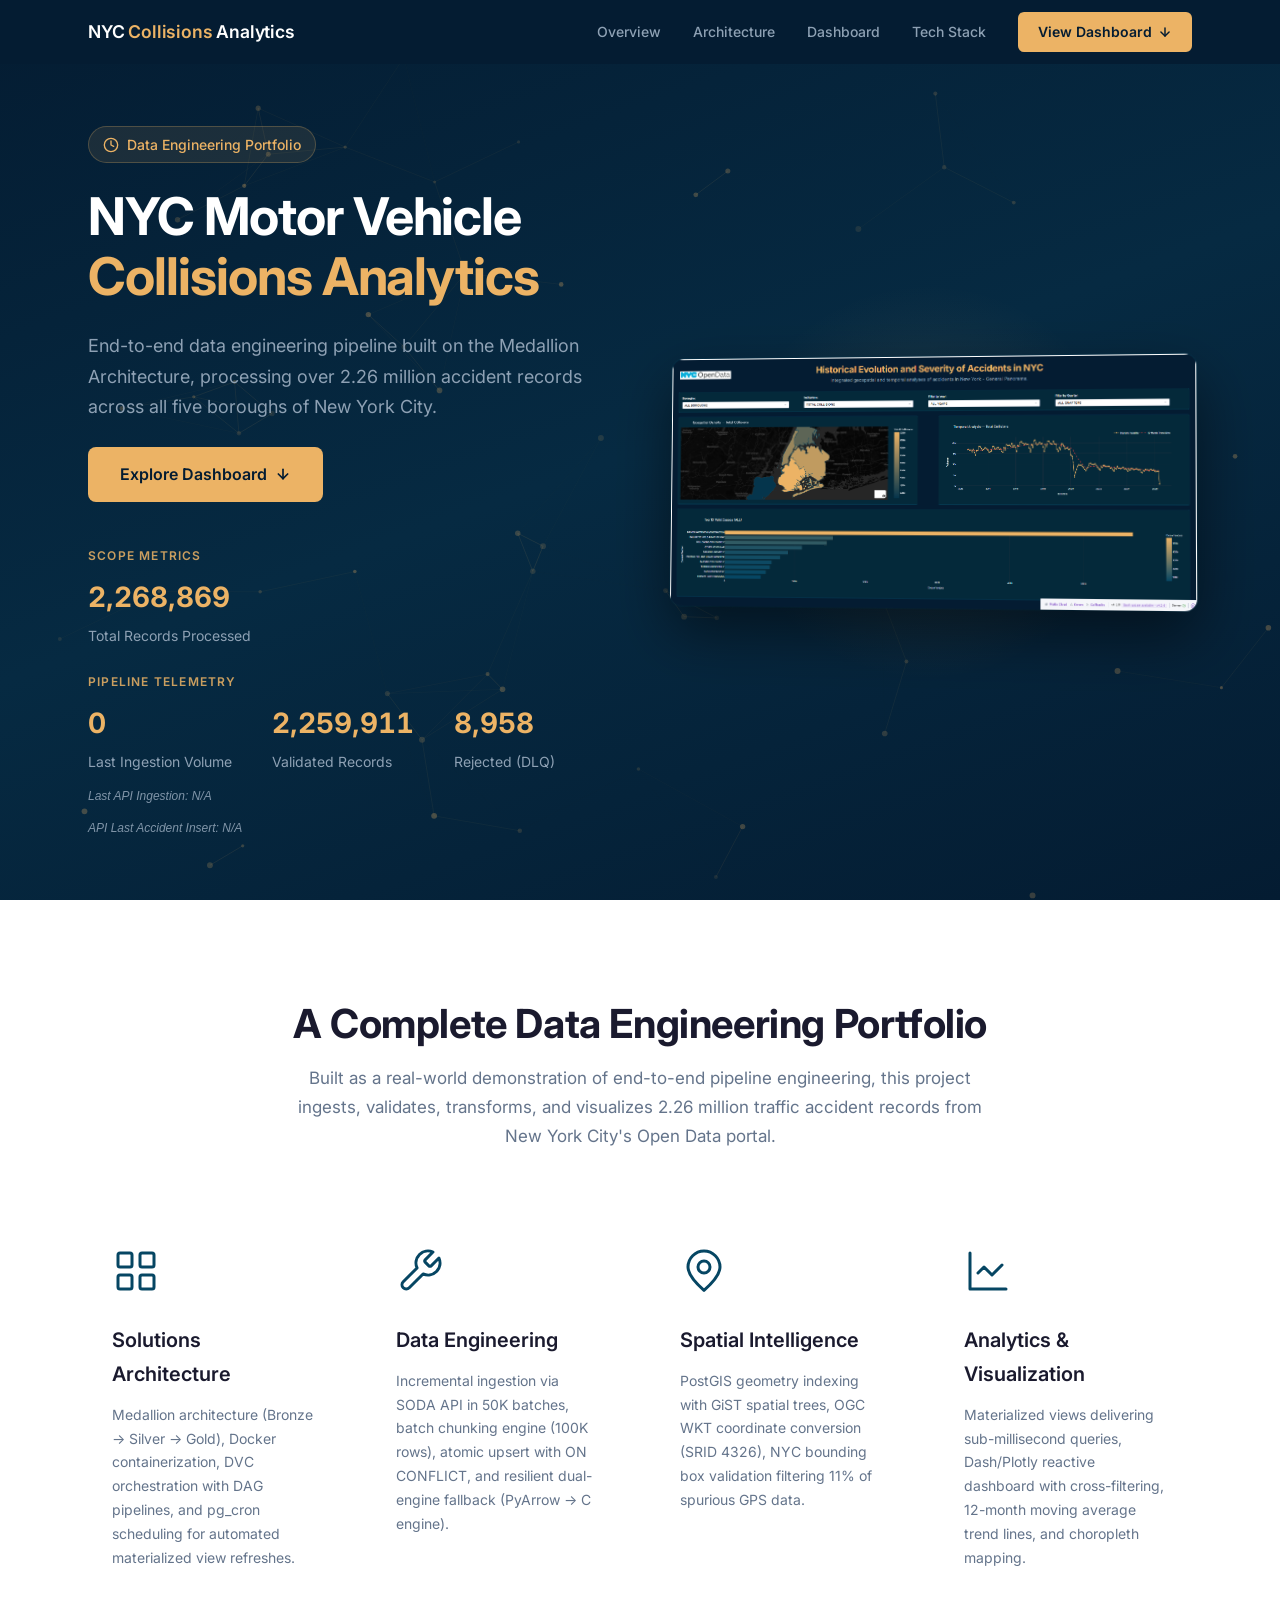
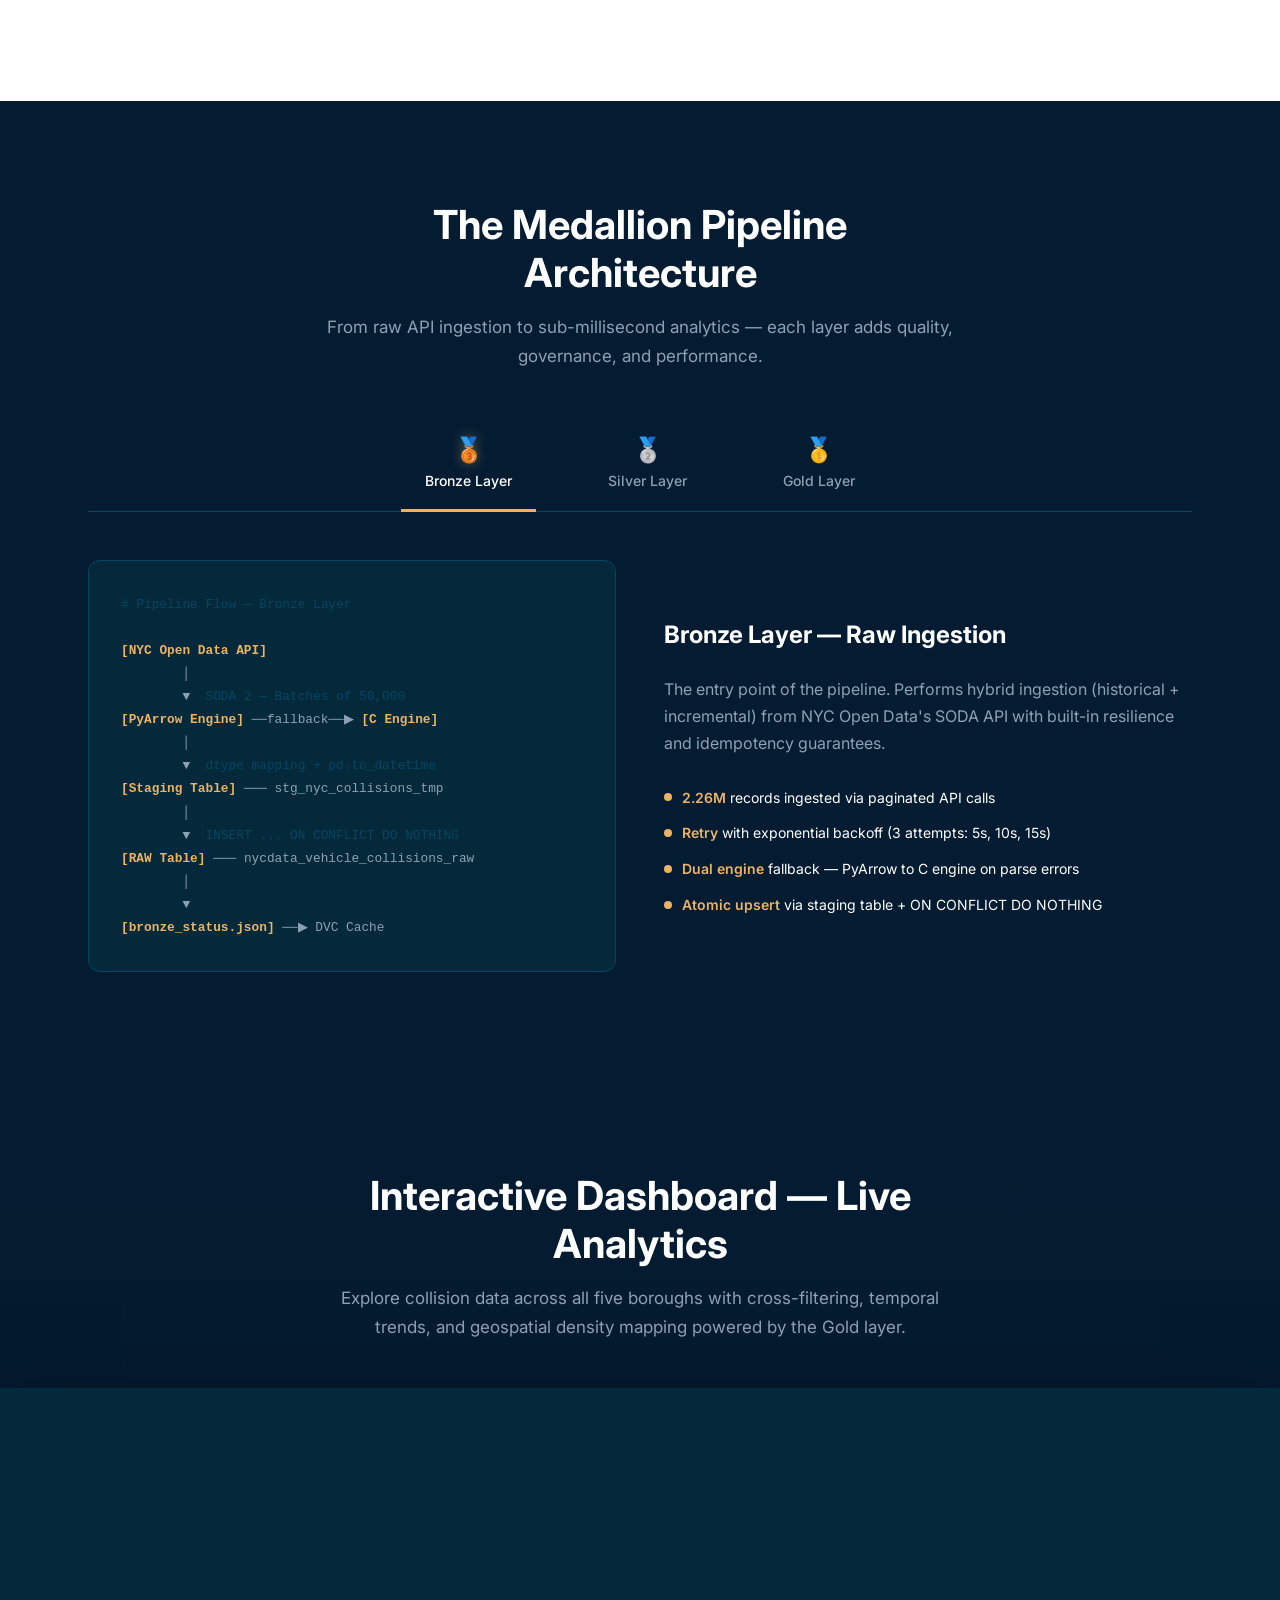
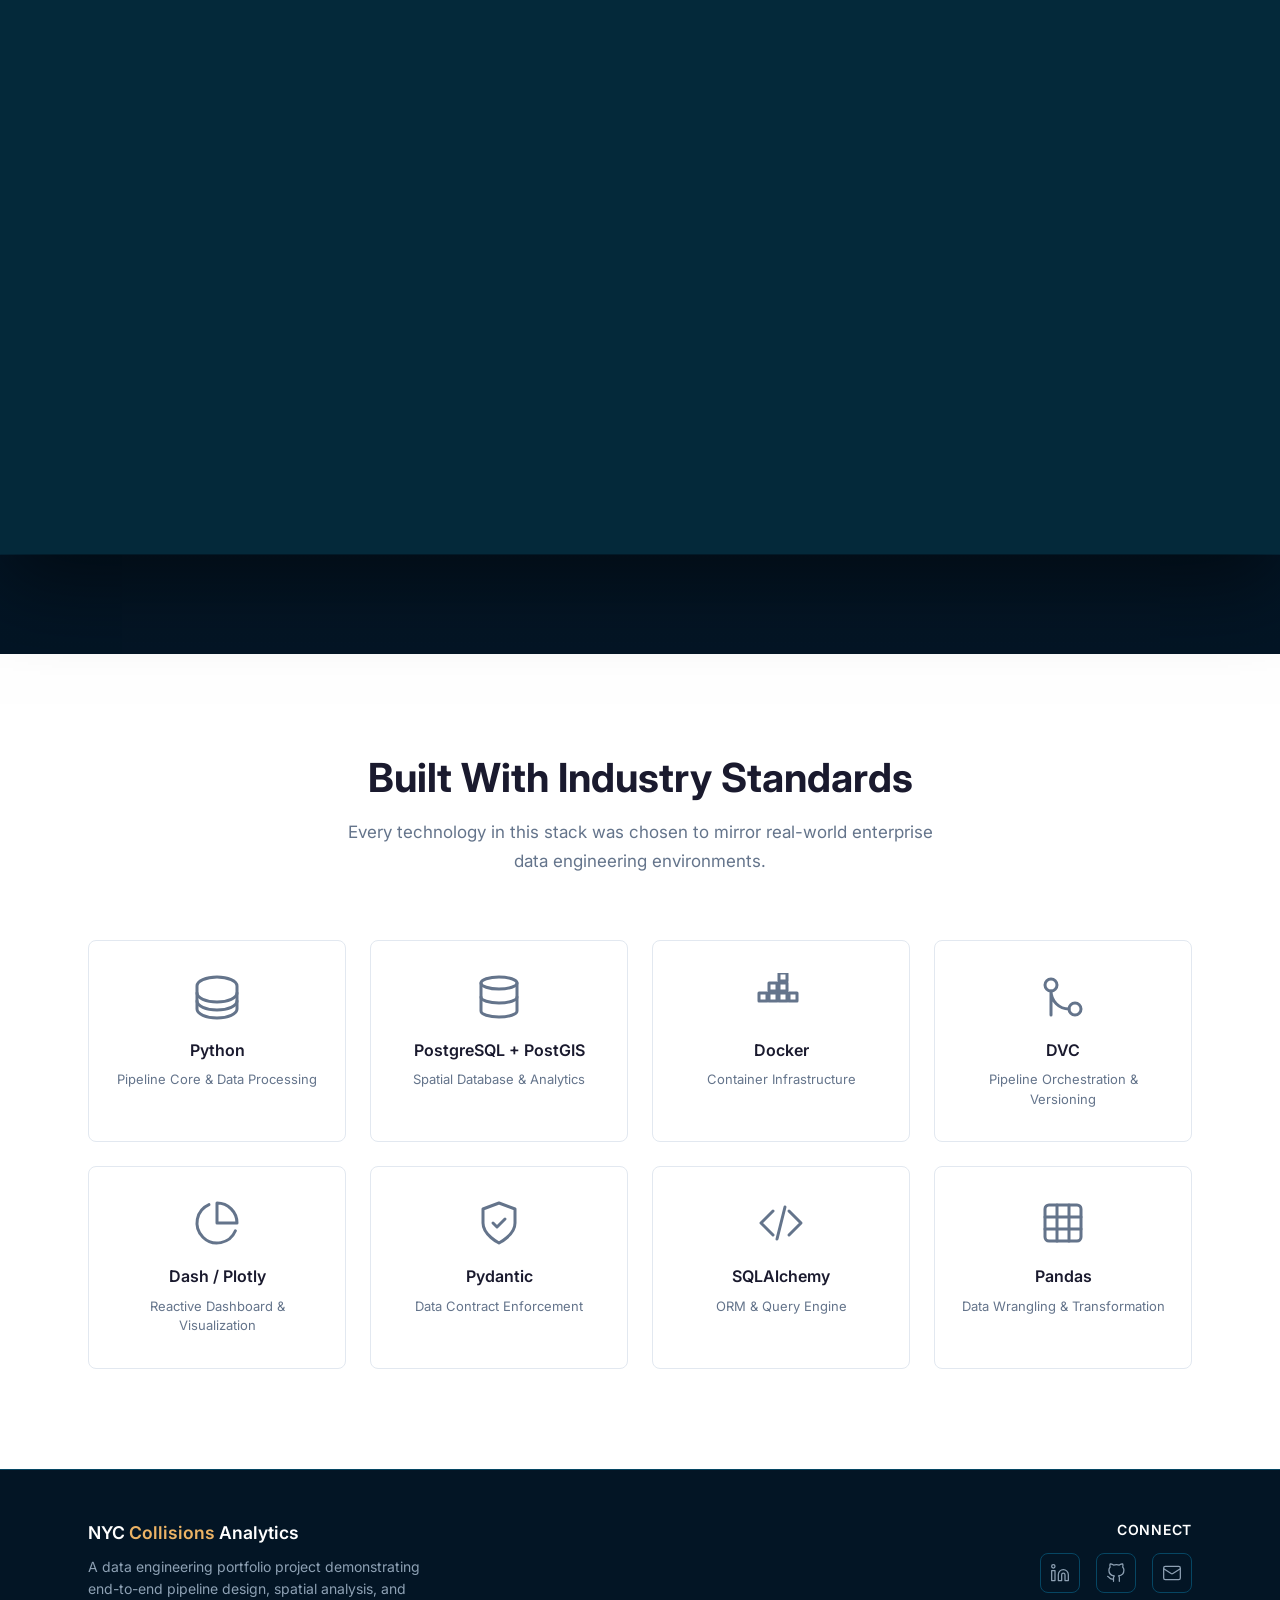
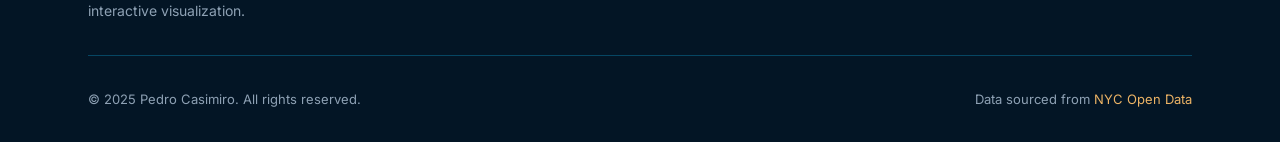
==== commit c7768a3f: "feat: verificações e ajustes na documentação do projeto" ====
--- a/landing/index.html
+++ b/landing/index.html
@@ -83,18 +83,39 @@
           <svg width="16" height="16" viewBox="0 0 24 24" fill="none" stroke="currentColor" stroke-width="2.5" stroke-linecap="round" stroke-linejoin="round"><path d="M12 5v14"/><path d="m19 12-7 7-7-7"/></svg>
         </a>
 
-        <div class="hero__kpis">
-          <div class="hero__kpi">
-            <span class="hero__kpi-value" data-target="2264789" data-suffix="">0</span>
-            <span class="hero__kpi-label">Records Processed</span>
-          </div>
-          <div class="hero__kpi">
-            <span class="hero__kpi-value" data-target="13" data-suffix="+">0</span>
-            <span class="hero__kpi-label">Years of Data</span>
-          </div>
-          <div class="hero__kpi">
-            <span class="hero__kpi-value" data-target="5" data-suffix="">0</span>
-            <span class="hero__kpi-label">NYC Boroughs</span>
+        <div class="hero__kpis-grid">
+          <div class="hero__kpi-group">
+            <h4 class="hero__kpi-group-title">Scope Metrics</h4>
+            <div class="hero__kpis-row">
+              <div class="hero__kpi">
+                <span class="hero__kpi-value" data-kpi="records-processed" data-target="2268915" data-suffix="">0</span>
+                <span class="hero__kpi-label">Total Records Processed</span>
+              </div>
+            </div>
+          </div>
+          
+          <div class="hero__kpi-group">
+            <h4 class="hero__kpi-group-title">Pipeline Telemetry</h4>
+            <div class="hero__kpis-row">
+              <div class="hero__kpi">
+                <span class="hero__kpi-value" data-kpi="last-ingest-qty" data-target="0" data-suffix="">0</span>
+                <span class="hero__kpi-label">Last Ingestion Volume</span>
+              </div>
+              <div class="hero__kpi">
+                <span class="hero__kpi-value" data-kpi="records-approved" data-target="2259956" data-suffix="">0</span>
+                <span class="hero__kpi-label">Validated Records</span>
+              </div>
+              <div class="hero__kpi">
+                <span class="hero__kpi-value" data-kpi="records-rejected" data-target="8959" data-suffix="">0</span>
+                <span class="hero__kpi-label">Rejected (DLQ)</span>
+              </div>
+            </div>
+            <div class="hero__kpi-timestamp">
+              Last API Ingestion: <span id="last-ingest-date">N/A</span>
+            </div>
+            <div class="hero__kpi-timestamp">
+              API Last Accident Insert: <span id="last-accident-insert">N/A</span>
+            </div>
           </div>
         </div>
       </div>
--- a/landing/css/styles.css
+++ b/landing/css/styles.css
@@ -398,10 +398,31 @@
 }
 
 /* KPIs row */
-.hero__kpis {
+.hero__kpis-grid {
+  display: flex;
+  flex-direction: column;
+  gap: 1.5rem;
+  margin-top: 1.25rem;
+}
+
+.hero__kpi-group {
+  display: flex;
+  flex-direction: column;
+  gap: 0.5rem;
+}
+
+.hero__kpi-group-title {
+  font-size: 0.75rem;
+  text-transform: uppercase;
+  letter-spacing: 0.1em;
+  color: var(--gold-accent);
+  opacity: 0.85;
+  font-weight: var(--fw-semi);
+}
+
+.hero__kpis-row {
   display: flex;
   gap: 2.5rem;
-  margin-top: 1rem;
 }
 
 .hero__kpi {
@@ -421,6 +442,14 @@
   font-size: var(--small-size);
   color: var(--text-muted);
   font-weight: var(--fw-regular);
+}
+
+.hero__kpi-timestamp {
+  font-size: 0.75rem;
+  color: var(--text-muted);
+  margin-top: 0.25rem;
+  font-style: italic;
+  opacity: 0.9;
 }
 
 /* Hero visual (right) — floating dashboard mockup */
@@ -1110,7 +1139,11 @@
     font-size: 0.75rem;
   }
 
-  .hero__kpis {
+  .hero__kpis-grid {
+    gap: 1.25rem;
+  }
+
+  .hero__kpis-row {
     gap: 1.5rem;
   }
 
@@ -1180,7 +1213,16 @@
 
 /* Small mobile (≤480px) */
 @media (max-width: 480px) {
-  .hero__kpis {
+  .hero__kpis-grid {
+    align-items: center;
+    text-align: center;
+  }
+
+  .hero__kpi-group {
+    align-items: center;
+  }
+
+  .hero__kpis-row {
     flex-direction: column;
     gap: 1rem;
     align-items: center;
